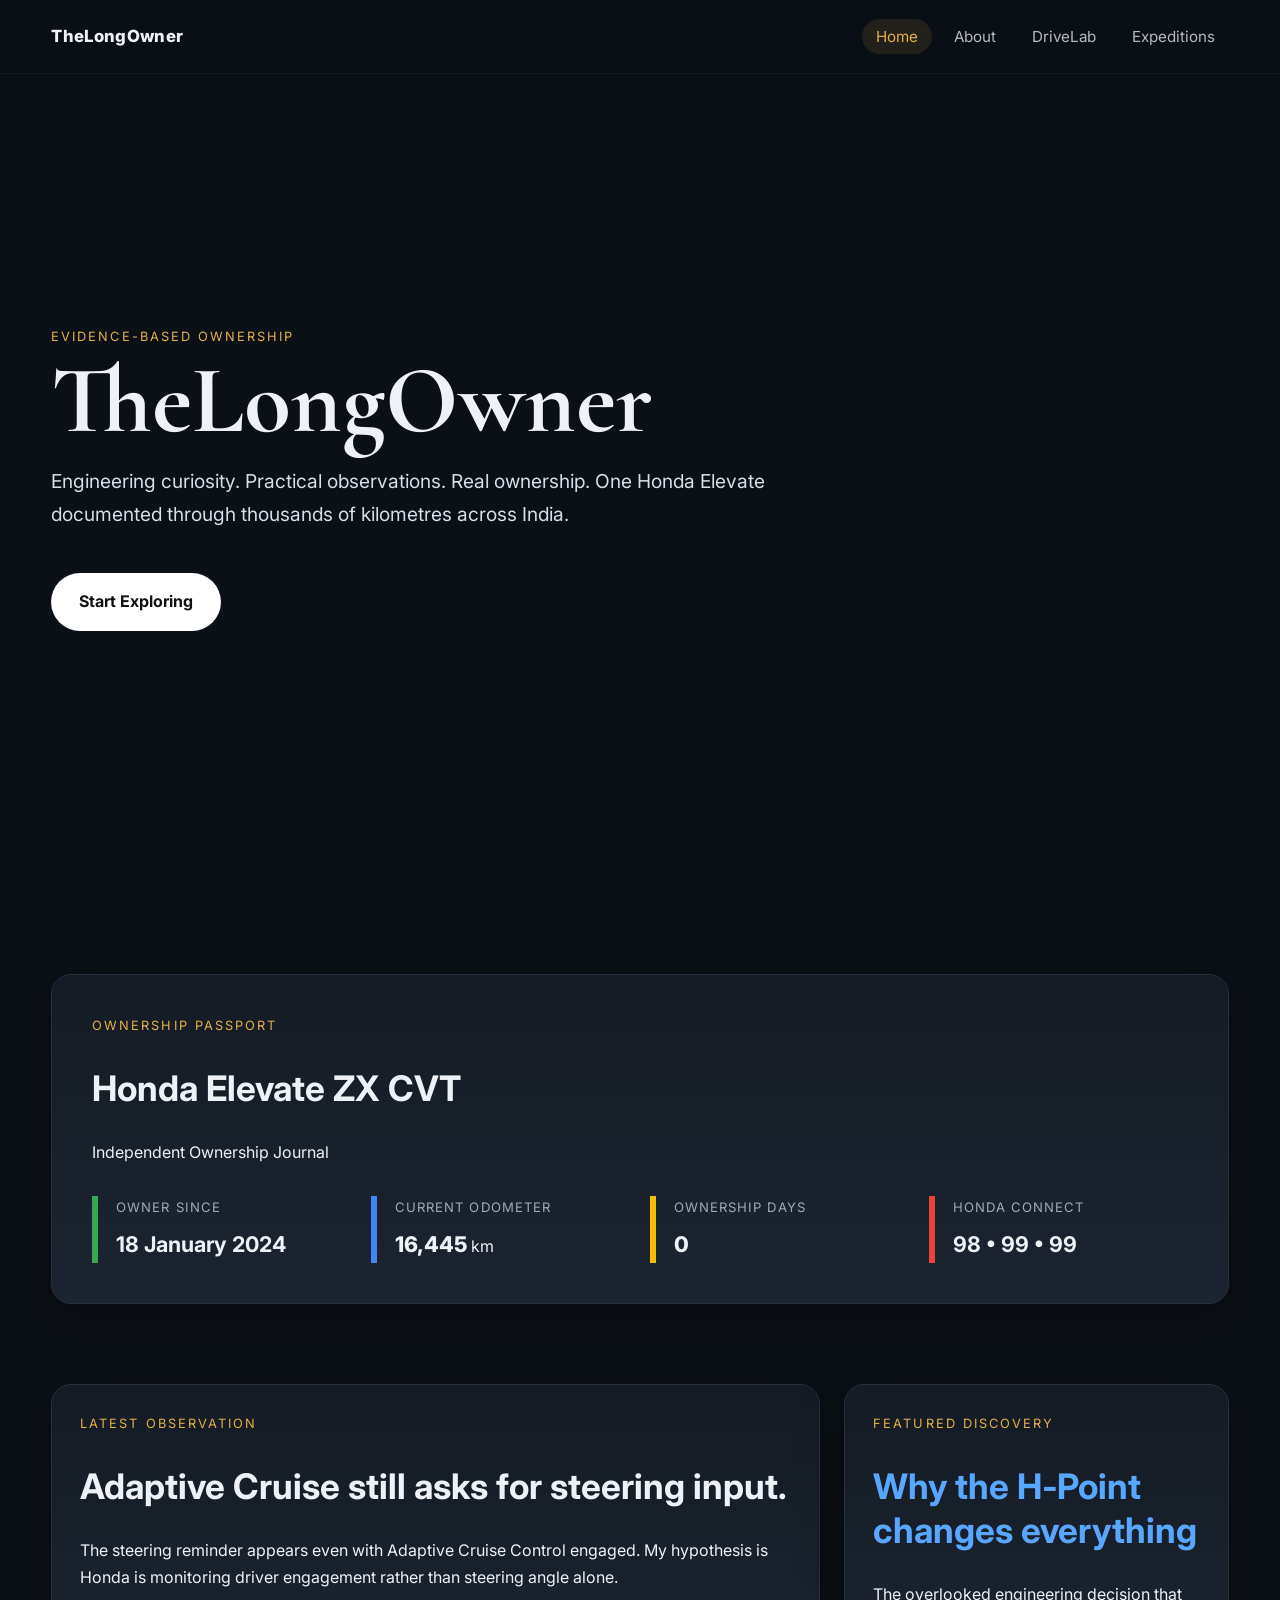
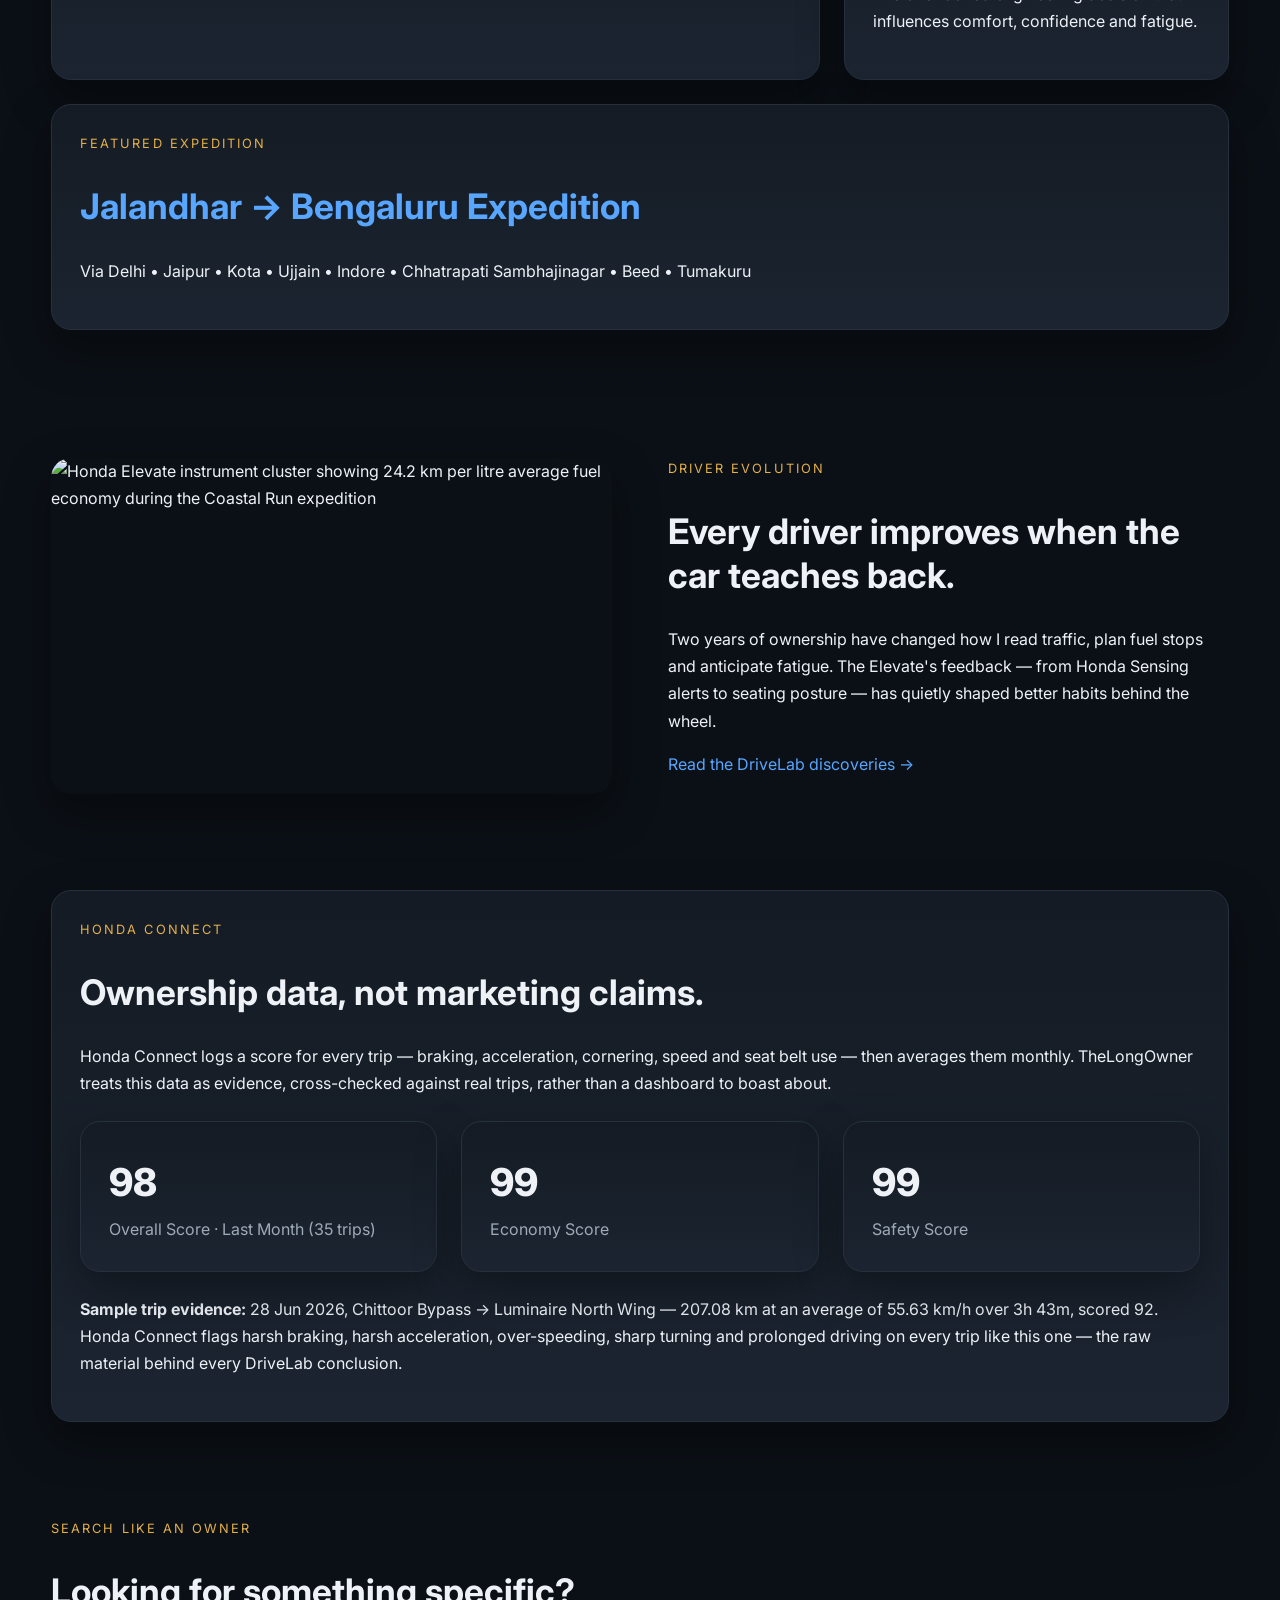
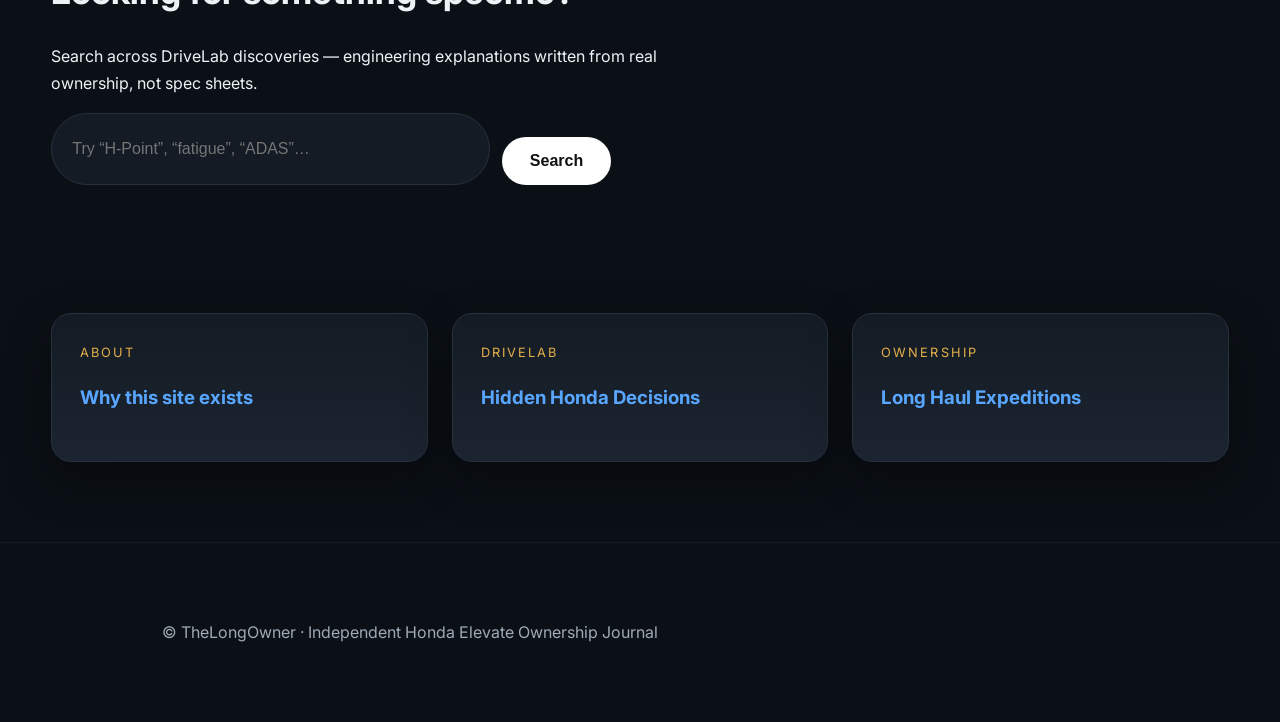
==== index.html @ 4b47589d "Add files via upload" ====
<!DOCTYPE html>
<html lang="en">
<head>
<meta charset="utf-8">
<meta name="viewport" content="width=device-width,initial-scale=1">
<title>TheLongOwner — Independent Honda Elevate Ownership Journal</title>
<meta name="description" content="TheLongOwner is an independent ownership journal documenting one Honda Elevate over years of real driving — engineering curiosity, practical observations, real ownership.">
<meta property="og:title" content="TheLongOwner — Independent Honda Elevate Ownership Journal">
<meta property="og:description" content="Engineering curiosity. Real ownership. Practical observations. One Honda Elevate documented through thousands of kilometres.">
<meta property="og:type" content="website">
<meta property="og:image" content="assets/images/about/delivery-side-profile.jpg">
<meta name="twitter:card" content="summary_large_image">
<link rel="icon" href="data:,">
<link rel="preconnect" href="https://fonts.googleapis.com">
<link href="https://fonts.googleapis.com/css2?family=Inter:wght@300;400;600;700;800&family=Cormorant+Garamond:wght@600&display=swap" rel="stylesheet">
<link rel="stylesheet" href="style.css">
</head>
<body>

<a class="skip-link" href="#main">Skip to content</a>

<nav class="site-nav">
<div class="container nav-inner">
<a class="nav-logo" href="index.html">TheLongOwner</a>
<button class="nav-toggle" aria-expanded="false" aria-controls="primary-nav">Menu</button>
<ul class="nav-links" id="primary-nav">
<li><a href="index.html" aria-current="page">Home</a></li>
<li><a href="about.html">About</a></li>
<li><a href="discoveries.html">DriveLab</a></li>
<li><a href="long-haul.html">Expeditions</a></li>
</ul>
</div>
</nav>

<header class="hero hero--tall" style="background:
linear-gradient(rgba(11,16,22,.35),rgba(11,16,22,.94)),
url('assets/images/about/delivery-side-profile.jpg') center/cover;">
<div class="container">
<div class="eyebrow">Evidence-Based Ownership</div>
<h1>TheLongOwner</h1>
<p>Engineering curiosity. Practical observations. Real ownership. One Honda Elevate documented through thousands of kilometres across India.</p>
<a class="button" href="discoveries.html">Start Exploring</a>
</div>
</header>

<main id="main">

<section class="container">
<div class="card ownership-passport">
<div class="passport-header"><div><div class="eyebrow">Ownership Passport</div><h2>Honda Elevate ZX CVT</h2><p>Independent Ownership Journal</p></div></div>
<div class="passport-grid">
<div class="passport-item passport-green"><span class="passport-label">Owner Since</span><strong>18 January 2024</strong></div>
<div class="passport-item passport-blue"><span class="passport-label">Current Odometer</span><strong class="value">16,445</strong> km</div>
<div class="passport-item passport-yellow"><span class="passport-label">Ownership Days</span><strong class="value" data-ownership-day>0</strong></div>
<div class="passport-item passport-red"><span class="passport-label">Honda Connect</span><strong>98 • 99 • 99</strong></div>
</div></div></section>

<section class="section container">
<div class="grid-2">
<div class="card">
<div class="eyebrow">Latest Observation</div>
<h2>Adaptive Cruise still asks for steering input.</h2>
<p>The steering reminder appears even with Adaptive Cruise Control engaged. My hypothesis is Honda is monitoring driver engagement rather than steering angle alone.</p>
</div>

<div class="card">
<div class="eyebrow">Featured Discovery</div>
<h2><a class="text-link" href="h-point.html">Why the H‑Point changes everything</a></h2>
<p>The overlooked engineering decision that influences comfort, confidence and fatigue.</p>
</div>
</div>

<div class="card" style="margin-top:24px">
<div class="eyebrow">Featured Expedition</div>
<h2><a class="text-link" href="long-haul.html">Jalandhar → Bengaluru Expedition</a></h2>
<p>Via Delhi • Jaipur • Kota • Ujjain • Indore • Chhatrapati Sambhajinagar • Beed • Tumakuru</p>
</div>
</section>

<section class="section container section--tight">
<div class="editorial">
<img src="assets/images/expedition-ecr/dashboard-day.jpg" alt="Honda Elevate instrument cluster showing 24.2 km per litre average fuel economy during the Coastal Run expedition" loading="lazy">
<div>
<div class="eyebrow">Driver Evolution</div>
<h2>Every driver improves when the car teaches back.</h2>
<p>Two years of ownership have changed how I read traffic, plan fuel stops and anticipate fatigue. The Elevate's feedback — from Honda Sensing alerts to seating posture — has quietly shaped better habits behind the wheel.</p>
<p><a class="text-link" href="discoveries.html">Read the DriveLab discoveries →</a></p>
</div>
</div>
</section>

<section class="section container section--tight">
<div class="card">
<div class="eyebrow">Honda Connect</div>
<h2>Ownership data, not marketing claims.</h2>
<p>Honda Connect logs a score for every trip — braking, acceleration, cornering, speed and seat belt use — then averages them monthly. TheLongOwner treats this data as evidence, cross-checked against real trips, rather than a dashboard to boast about.</p>
<div class="grid-3" style="margin-top:24px">
<div class="card"><div class="value">98</div><div class="label">Overall Score · Last Month (35 trips)</div></div>
<div class="card"><div class="value">99</div><div class="label">Economy Score</div></div>
<div class="card"><div class="value">99</div><div class="label">Safety Score</div></div>
</div>
<p style="margin-top:24px;">
<strong>Sample trip evidence:</strong> 28 Jun 2026, Chittoor Bypass → Luminaire North Wing — 207.08 km at an average of 55.63 km/h over 3h 43m, scored 92. Honda Connect flags harsh braking, harsh acceleration, over-speeding, sharp turning and prolonged driving on every trip like this one — the raw material behind every DriveLab conclusion.
</p>
</div>
</section>

<section class="section container section--tight">
<div class="eyebrow">Search Like an Owner</div>
<h2>Looking for something specific?</h2>
<p>Search across DriveLab discoveries — engineering explanations written from real ownership, not spec sheets.</p>
<form class="search-form" action="discoveries.html" method="get">
<label for="site-search" class="sr-only" style="position:absolute;left:-9999px;">Search discoveries</label>
<input type="search" id="site-search" name="q" placeholder="Try “H-Point”, “fatigue”, “ADAS”…">
<button class="button" type="submit">Search</button>
</form>
</section>

<section class="section container">
<div class="grid-3">
<div class="card"><div class="eyebrow">About</div><h3><a class="text-link" href="about.html">Why this site exists</a></h3></div>
<div class="card"><div class="eyebrow">DriveLab</div><h3><a class="text-link" href="discoveries.html">Hidden Honda Decisions</a></h3></div>
<div class="card"><div class="eyebrow">Ownership</div><h3><a class="text-link" href="long-haul.html">Long Haul Expeditions</a></h3></div>
</div>
</section>

</main>

<footer>
<div class="container">
<p>© TheLongOwner · Independent Honda Elevate Ownership Journal</p>
</div>
</footer>
<script src="app.js"></script>
</body>
</html>
</content>
---- style.css ----
:root{
 --bg:#0b1016;
 --panel:#141b24;
 --panel2:#1b2430;
 --text:#eef2f7;
 --muted:#9eaab6;
 --border:#26313d;
 --accent:#58a6ff;
 --gold:#e4b04a;
 --radius:20px;
 --shadow:0 18px 45px rgba(0,0,0,.35);
 --measure:68ch;
}

*{box-sizing:border-box}
html{scroll-behavior:smooth}
body{
 margin:0;
 font-family:Inter,sans-serif;
 background:var(--bg);
 color:var(--text);
 line-height:1.7;
 -webkit-font-smoothing:antialiased;
}

.container{width:min(1380px,92%);margin:auto}

/* Skip link for accessibility */
.skip-link{
 position:absolute;
 left:-999px;
 top:auto;
 background:white;
 color:#111;
 padding:12px 20px;
 border-radius:0 0 10px 0;
 z-index:1100;
 font-weight:700;
 text-decoration:none;
}
.skip-link:focus{
 left:0;
 top:0;
}

a{color:inherit}
a:focus-visible,
button:focus-visible,
.button:focus-visible{
 outline:2px solid var(--accent);
 outline-offset:3px;
 border-radius:6px;
}

/* ---------- Navigation ---------- */
.site-nav{
 position:sticky;
 top:0;
 z-index:999;
 backdrop-filter:blur(16px);
 background:rgba(11,16,22,.65);
 border-bottom:1px solid rgba(255,255,255,.05);
}

.nav-inner{
 padding:22px 0;
 display:flex;
 justify-content:space-between;
 align-items:center;
}

.nav-logo{
 text-decoration:none;
 color:var(--text);
 font-weight:800;
 letter-spacing:.02em;
 font-size:1.05rem;
}

.nav-links{
 display:flex;
 align-items:center;
 gap:8px;
 list-style:none;
 margin:0;
 padding:0;
}

.nav-links a{
 color:var(--text);
 text-decoration:none;
 opacity:.75;
 transition:.25s;
 padding:8px 14px;
 border-radius:999px;
 font-size:.95rem;
}
.nav-links a:hover{opacity:1;background:rgba(255,255,255,.06)}
.nav-links a[aria-current="page"]{
 opacity:1;
 color:var(--gold);
 background:rgba(228,176,74,.1);
}

.nav-toggle{
 display:none;
 background:none;
 border:1px solid var(--border);
 color:var(--text);
 border-radius:10px;
 padding:8px 12px;
 font-size:1rem;
 cursor:pointer;
}

@media(max-width:820px){
 .nav-toggle{display:inline-flex;align-items:center;gap:8px}
 .nav-links{
  position:fixed;
  inset:70px 16px auto 16px;
  flex-direction:column;
  align-items:stretch;
  background:var(--panel);
  border:1px solid var(--border);
  border-radius:16px;
  padding:12px;
  box-shadow:var(--shadow);
  display:none;
  gap:4px;
 }
 .nav-links.open{display:flex}
 .nav-links a{padding:14px 16px}
}

/* ---------- Hero ---------- */
.hero{
 display:flex;
 align-items:flex-end;
 min-height:100vh;
 background-size:cover!important;
 background-position:center!important;
}

.hero.hero--tall{min-height:100vh}
.hero.hero--short{min-height:64vh}

.hero .container{padding:0 0 90px}

.hero h1{
 font-family:"Cormorant Garamond",serif;
 font-size:clamp(3.8rem,8vw,6rem);
 line-height:.95;
 margin:.4rem 0;
}

.hero p{
 max-width:var(--measure);
 color:#d6dee7;
 font-size:1.2rem;
}

.eyebrow{
 color:var(--gold);
 text-transform:uppercase;
 letter-spacing:.16em;
 font-size:.8rem;
}

.button{
 display:inline-block;
 margin-top:24px;
 padding:15px 28px;
 border-radius:999px;
 background:white;
 color:#111;
 font-weight:700;
 text-decoration:none;
 transition:.25s;
 border:none;
 cursor:pointer;
 font-size:1rem;
}
.button:hover{
 transform:translateY(-3px);
 box-shadow:var(--shadow);
}

/* ---------- Layout ---------- */
.section{padding:80px 0}
.section--tight{padding:48px 0}

h2{font-size:clamp(1.6rem,3vw,2.2rem);line-height:1.25}

p{max-width:var(--measure)}

.metrics,
.grid-2,
.grid-3{
 display:grid;
 gap:24px;
}

.metrics{grid-template-columns:repeat(auto-fit,minmax(220px,1fr))}
.grid-2{grid-template-columns:2fr 1fr}
.grid-3{grid-template-columns:repeat(auto-fit,minmax(260px,1fr))}

.card{
 background:linear-gradient(180deg,var(--panel),var(--panel2));
 border:1px solid var(--border);
 border-radius:var(--radius);
 padding:28px;
 box-shadow:var(--shadow);
 transition:.3s ease;
}

.card:hover{
 transform:translateY(-6px);
 border-color:rgba(88,166,255,.4);
}

.card p{max-width:none}

.value{
 font-size:2.4rem;
 font-weight:800;
}

.label{
 color:var(--muted);
}

blockquote{
 color:#f4f6f8;
 max-width:var(--measure);
}

/* ---------- Editorial (non-card) sections ---------- */
.editorial{
 display:grid;
 grid-template-columns:1fr 1fr;
 gap:56px;
 align-items:center;
}

.editorial img{
 width:100%;
 height:100%;
 object-fit:cover;
 border-radius:var(--radius);
 box-shadow:var(--shadow);
}

.editorial .eyebrow{margin-bottom:14px}

.divider{
 border:none;
 border-top:1px solid var(--border);
 margin:0;
}

/* ---------- Links inside prose ---------- */
.text-link{
 color:var(--accent);
 text-decoration:none;
 background-image:linear-gradient(var(--accent),var(--accent));
 background-repeat:no-repeat;
 background-position:0 100%;
 background-size:0% 1px;
 transition:background-size .25s ease;
 padding-bottom:2px;
}
.text-link:hover{background-size:100% 1px}

/* ---------- Search ---------- */
.search-form{
 display:flex;
 gap:12px;
 max-width:560px;
 flex-wrap:wrap;
}
.search-form input[type="search"]{
 flex:1;
 min-width:220px;
 padding:15px 20px;
 border-radius:999px;
 border:1px solid var(--border);
 background:var(--panel);
 color:var(--text);
 font-size:1rem;
}
.search-form input[type="search"]:focus-visible{
 outline:2px solid var(--accent);
 outline-offset:2px;
}
.search-hidden{display:none!important}

/* ---------- Footer ---------- */
footer{
 padding:60px 20px;
 text-align:center;
 color:var(--muted);
 border-top:1px solid rgba(255,255,255,.05);
}

footer a{color:var(--muted)}
footer a:hover{color:var(--text)}

@media(max-width:900px){
 .grid-2,.grid-3{grid-template-columns:1fr}
 .editorial{grid-template-columns:1fr;gap:28px}
 .hero.hero--tall{min-height:75vh}
 .hero.hero--short{min-height:56vh}
 .hero .container{padding-bottom:50px}
}


/* ===========================
   Ownership Passport
   =========================== */

.ownership-passport{
    padding:40px;
}

.passport-header{
    margin-bottom:30px;
}

.passport-grid{
    display:grid;
    grid-template-columns:repeat(4,1fr);
    gap:20px;
}

.passport-item{
    border-left:6px solid;
    padding-left:18px;
}

.passport-label{
    display:block;
    color:var(--muted);
    font-size:.82rem;
    margin-bottom:8px;
    text-transform:uppercase;
    letter-spacing:.08em;
}

.passport-item strong{
    font-size:1.35rem;
}

.passport-green{border-color:#34A853;}
.passport-blue{border-color:#4285F4;}
.passport-yellow{border-color:#FBBC05;}
.passport-red{border-color:#EA4335;}

@media(max-width:900px){
    .passport-grid{
        grid-template-columns:1fr;
    }
}
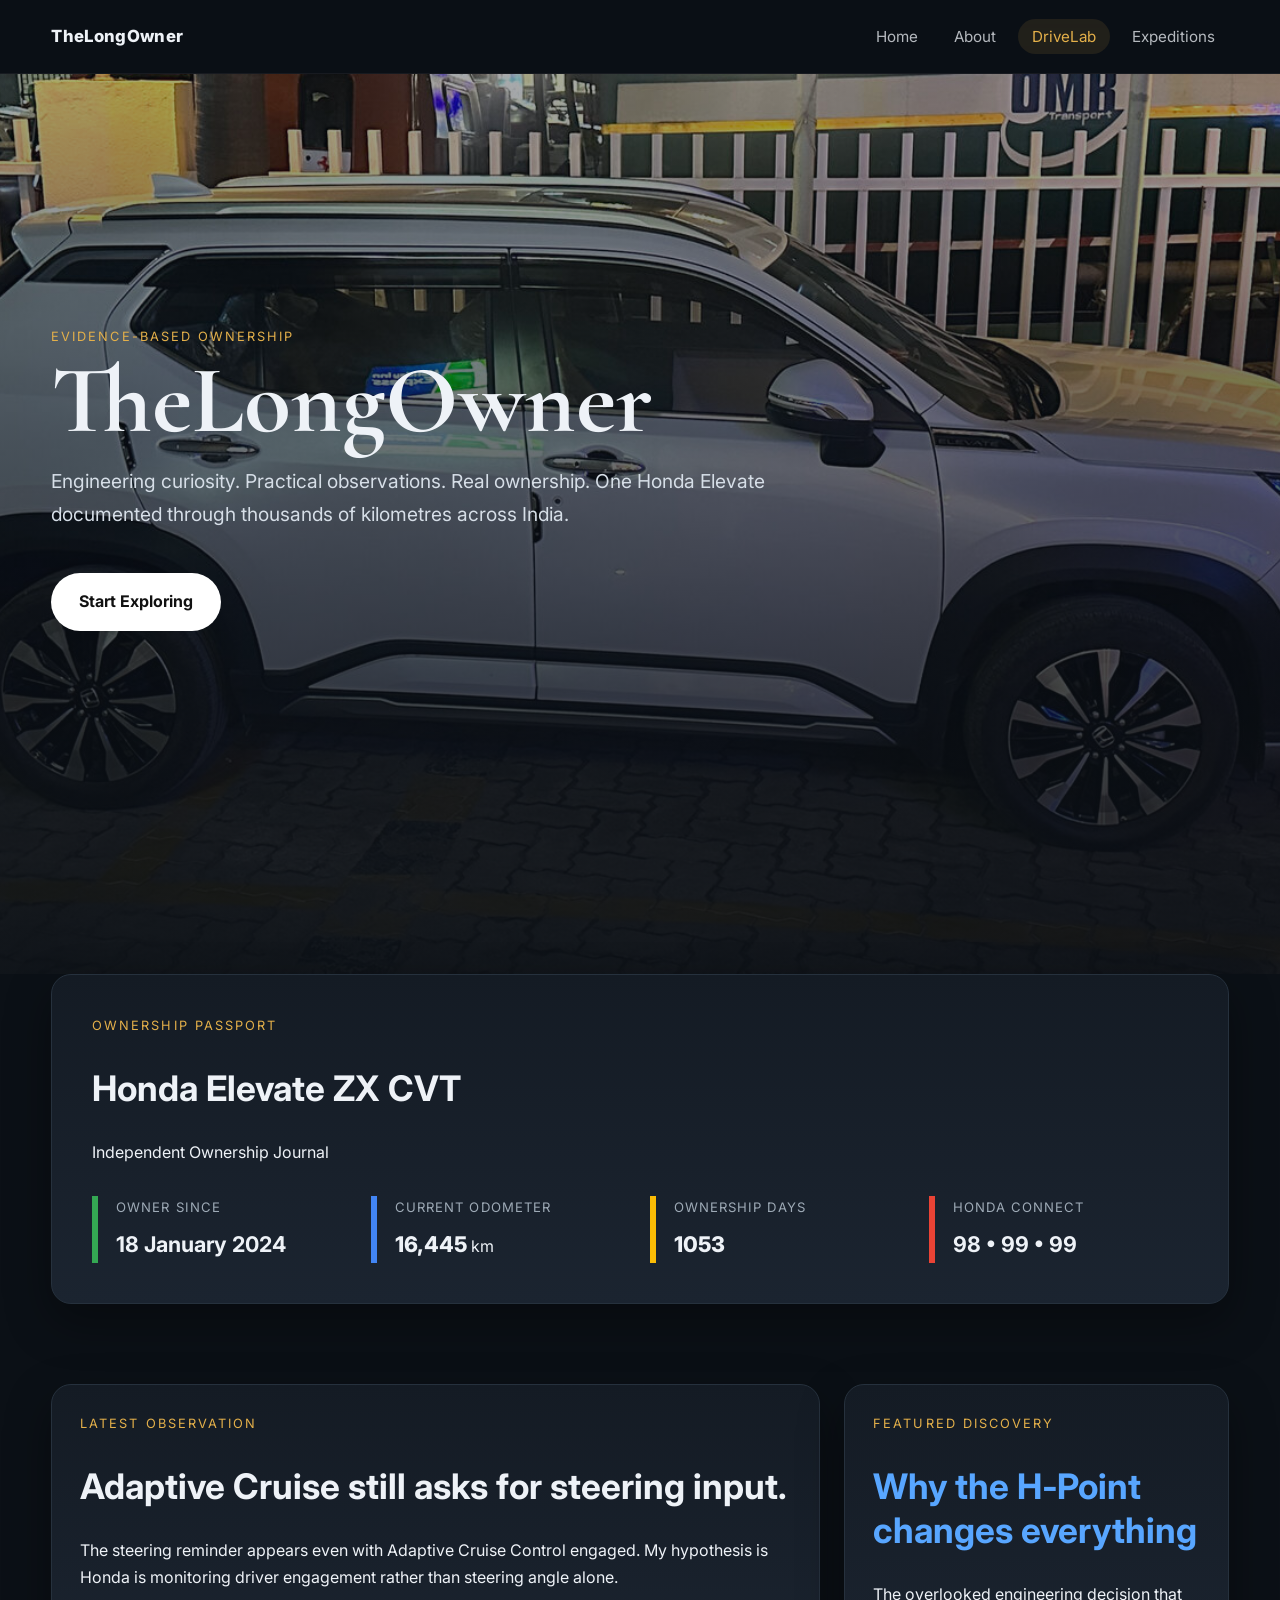
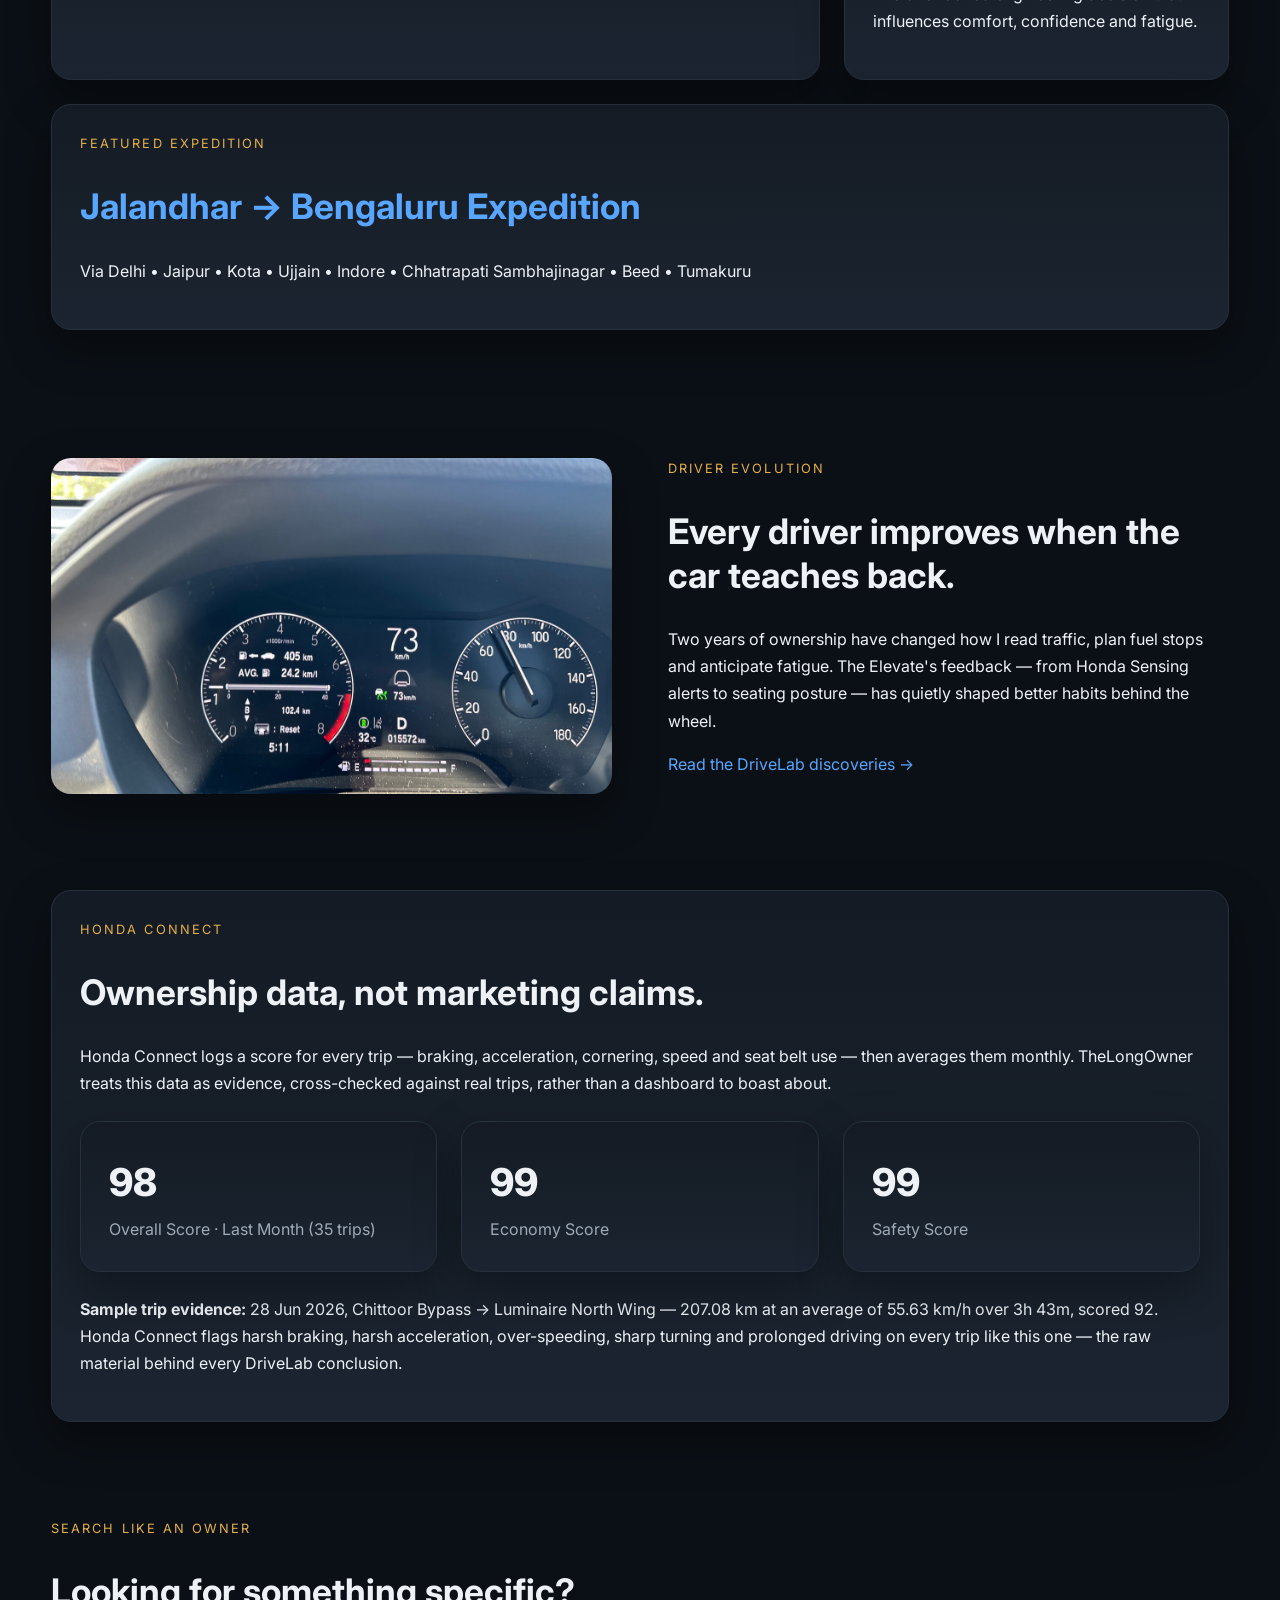
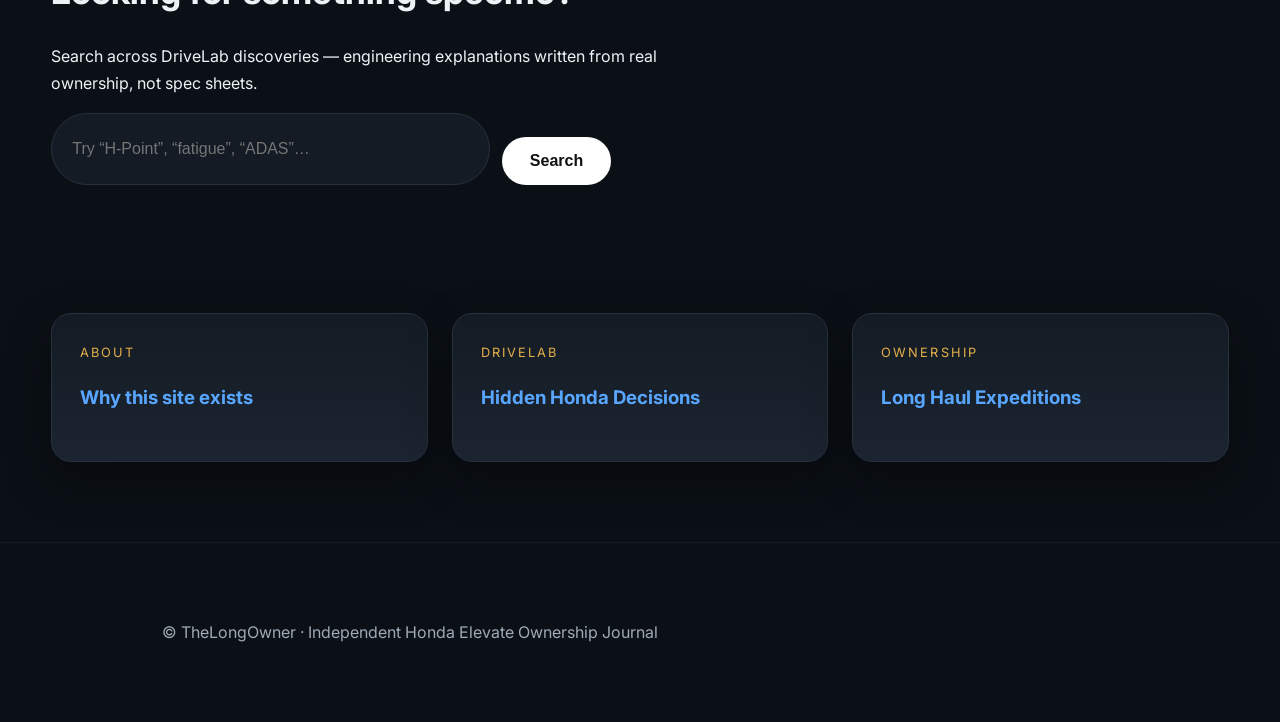
==== commit a949cdbf: "Update index.html" ====
--- a/index.html
+++ b/index.html
@@ -19,18 +19,7 @@
 
 <a class="skip-link" href="#main">Skip to content</a>
 
-<nav class="site-nav">
-<div class="container nav-inner">
-<a class="nav-logo" href="index.html">TheLongOwner</a>
-<button class="nav-toggle" aria-expanded="false" aria-controls="primary-nav">Menu</button>
-<ul class="nav-links" id="primary-nav">
-<li><a href="index.html" aria-current="page">Home</a></li>
-<li><a href="about.html">About</a></li>
-<li><a href="discoveries.html">DriveLab</a></li>
-<li><a href="long-haul.html">Expeditions</a></li>
-</ul>
-</div>
-</nav>
+<div id="site-header"></div>
 
 <header class="hero hero--tall" style="background:
 linear-gradient(rgba(11,16,22,.35),rgba(11,16,22,.94)),
@@ -126,12 +115,11 @@
 
 </main>
 
-<footer>
-<div class="container">
-<p>© TheLongOwner · Independent Honda Elevate Ownership Journal</p>
-</div>
-</footer>
+<div id="site-footer"></div>
+  
 <script src="app.js"></script>
+<script src="includes.js"></script>
+  
 </body>
 </html>
 </content>
--- a/style.css
+++ b/style.css
@@ -361,3 +361,378 @@
         grid-template-columns:1fr;
     }
 }
+
+
+/* ===========================
+   Instagram-style Carousel
+   =========================== */
+
+.ig-carousel{
+    position:relative;
+    max-width:420px;
+    margin:0 auto;
+}
+
+.ig-track{
+    display:flex;
+    overflow-x:auto;
+    scroll-snap-type:x mandatory;
+    border-radius:16px;
+    scrollbar-width:none;
+    -webkit-overflow-scrolling:touch;
+}
+.ig-track::-webkit-scrollbar{display:none;}
+
+.ig-slide{
+    flex:0 0 100%;
+    scroll-snap-align:center;
+    aspect-ratio:1/1;
+}
+.ig-slide img{
+    width:100%;
+    height:100%;
+    object-fit:cover;
+    display:block;
+}
+
+.ig-dots{
+    display:flex;
+    justify-content:center;
+    gap:8px;
+    margin-top:14px;
+}
+.ig-dot{
+    width:7px;
+    height:7px;
+    border-radius:50%;
+    background:var(--border);
+    cursor:pointer;
+    border:none;
+    padding:0;
+    transition:.2s;
+}
+.ig-dot.active{
+    background:var(--gold);
+    width:9px;
+    height:9px;
+}
+
+.ig-arrow{
+    position:absolute;
+    top:50%;
+    transform:translateY(-50%);
+    background:rgba(11,16,22,.55);
+    border:none;
+    color:#fff;
+    width:34px;
+    height:34px;
+    border-radius:50%;
+    cursor:pointer;
+    font-size:1.1rem;
+    display:flex;
+    align-items:center;
+    justify-content:center;
+    opacity:.85;
+    transition:.2s;
+}
+.ig-arrow:hover{opacity:1;}
+.ig-prev{left:10px;}
+.ig-next{right:10px;}
+
+.ig-caption{
+    text-align:center;
+    color:var(--muted);
+    margin:14px auto 0;
+    font-size:.95rem;
+    max-width:420px;
+}
+
+@media(max-width:480px){
+    .ig-arrow{display:none;}
+}
+
+
+/* ===========================================
+   Editorial Article Template (bonnet-flanks.html)
+   Distinct from the card-based template used
+   elsewhere on the site — a flagship treatment.
+   =========================================== */
+
+.ed-body{ overflow-x:hidden; }
+
+.ed-progress{
+    position:fixed;
+    top:0; left:0;
+    height:3px;
+    width:0%;
+    background:var(--gold);
+    z-index:1200;
+    transition:width .1s linear;
+}
+
+.ed-main{ width:100%; }
+
+/* ---- Hero ---- */
+.ed-hero{
+    position:relative;
+    min-height:86vh;
+    display:flex;
+    align-items:flex-end;
+    padding:0 0 80px;
+}
+.ed-hero-media{
+    position:absolute;
+    inset:0;
+    background-size:cover;
+    background-position:center;
+    filter:brightness(.55);
+}
+.ed-hero-media-note{
+    position:absolute;
+    top:16px;
+    right:16px;
+    background:rgba(9,13,19,.75);
+    color:var(--muted);
+    font-size:.72rem;
+    padding:6px 12px;
+    border-radius:999px;
+    z-index:2;
+    letter-spacing:.02em;
+}
+.ed-hero-text{
+    position:relative;
+    z-index:2;
+    width:min(760px,88%);
+    margin:0 auto;
+    text-align:center;
+}
+.ed-eyebrow{
+    color:var(--gold);
+    text-transform:uppercase;
+    letter-spacing:.18em;
+    font-size:.78rem;
+    margin-bottom:18px;
+}
+.ed-title{
+    font-family:"Cormorant Garamond",serif;
+    font-weight:600;
+    font-size:clamp(3rem,7vw,5.2rem);
+    line-height:1.04;
+    margin-bottom:26px;
+}
+.ed-subtitle{
+    font-size:1.2rem;
+    color:#d7e0ea;
+    max-width:52ch;
+    margin:0 auto 30px;
+}
+.ed-meta{
+    font-size:.85rem;
+    color:var(--muted);
+    letter-spacing:.03em;
+}
+.ed-meta-dot{ margin:0 10px; }
+
+/* ---- Generic section rhythm ---- */
+.ed-section{
+    width:min(720px,88%);
+    margin:120px auto;
+}
+.ed-h2{
+    font-family:"Cormorant Garamond",serif;
+    font-weight:600;
+    font-size:clamp(1.8rem,3.4vw,2.6rem);
+    line-height:1.25;
+    margin-bottom:24px;
+}
+
+/* ---- Opening story / conclusion ---- */
+.ed-story p{
+    font-size:1.15rem;
+    color:#dbe3ec;
+    max-width:68ch;
+    margin-bottom:28px;
+}
+.ed-drop{
+    font-family:"Cormorant Garamond",serif;
+    font-size:1.6rem;
+    font-weight:500;
+    color:var(--text);
+    line-height:1.5;
+}
+
+/* ---- Engineering explanation + diagram ---- */
+.ed-explain{
+    width:min(1080px,92%);
+    display:grid;
+    grid-template-columns:1.3fr 1fr;
+    gap:60px;
+    align-items:start;
+}
+.ed-explain-text p{
+    font-size:1.08rem;
+    color:#dbe3ec;
+    margin-bottom:20px;
+}
+.ed-diagram-placeholder{
+    border:1px dashed var(--line);
+    border-radius:18px;
+    padding:40px 24px;
+    display:flex;
+    flex-direction:column;
+    align-items:center;
+    gap:16px;
+    text-align:center;
+    color:var(--muted);
+    font-size:.85rem;
+}
+
+/* ---- Full-bleed photograph ---- */
+.ed-photo-full{
+    width:100%;
+    margin:0 0 120px;
+}
+.ed-photo-placeholder{
+    width:100%;
+    height:min(70vh,640px);
+    background-size:cover;
+    background-position:center;
+    background-color:var(--surface);
+}
+.ed-photo-full figcaption{
+    text-align:center;
+    color:var(--muted);
+    font-size:.85rem;
+    margin-top:14px;
+}
+
+/* ---- Real-world validation grid ---- */
+.ed-validation{ width:min(1080px,92%); }
+.ed-validation-grid{
+    display:grid;
+    grid-template-columns:repeat(3,1fr);
+    gap:40px;
+    margin-top:36px;
+}
+.ed-val-num{
+    display:block;
+    font-family:"Cormorant Garamond",serif;
+    font-size:1.6rem;
+    color:var(--gold);
+    margin-bottom:10px;
+}
+.ed-validation-grid h3{
+    font-size:1.15rem;
+    margin-bottom:8px;
+}
+.ed-validation-grid p{
+    color:var(--muted);
+    font-size:.95rem;
+}
+
+/* ---- Technical notes / try it / limitations panels ---- */
+.ed-panel-wrap{ width:min(720px,88%); }
+.ed-panel{
+    background:var(--surface);
+    border:1px solid var(--line);
+    border-radius:18px;
+    padding:36px;
+}
+.ed-panel-accent{
+    border-color:rgba(216,170,73,.35);
+    background:linear-gradient(180deg,rgba(216,170,73,.06),var(--surface));
+}
+.ed-panel-list{
+    list-style:none;
+    padding:0;
+    margin:0;
+}
+.ed-panel-list li{
+    position:relative;
+    padding-left:22px;
+    margin-bottom:16px;
+    color:#dbe3ec;
+    font-size:.98rem;
+    line-height:1.6;
+}
+.ed-panel-list li::before{
+    content:'';
+    position:absolute;
+    left:0;
+    top:8px;
+    width:7px;
+    height:7px;
+    border-radius:50%;
+    background:var(--gold);
+}
+.ed-panel p{
+    color:#dbe3ec;
+    font-size:1.02rem;
+}
+
+/* ---- Large editorial quote ---- */
+.ed-quote-section{
+    width:min(880px,90%);
+    margin:140px auto;
+    text-align:center;
+}
+.ed-quote{
+    font-family:"Cormorant Garamond",serif;
+    font-weight:600;
+    font-size:clamp(1.8rem,4vw,2.8rem);
+    line-height:1.35;
+    color:var(--text);
+}
+
+/* ---- Related articles ---- */
+.ed-related{ width:min(1080px,92%); }
+.ed-related-grid{
+    display:grid;
+    grid-template-columns:repeat(2,1fr);
+    gap:24px;
+    margin-top:28px;
+}
+.ed-related-link{
+    display:block;
+    background:var(--surface);
+    border:1px solid var(--line);
+    border-radius:16px;
+    padding:28px;
+    text-decoration:none;
+    color:var(--text);
+    transition:.25s;
+}
+.ed-related-link:hover{
+    border-color:rgba(216,170,73,.4);
+    transform:translateY(-3px);
+}
+.ed-related-tag{
+    color:var(--gold);
+    text-transform:uppercase;
+    font-size:.72rem;
+    letter-spacing:.12em;
+}
+.ed-related-link h3{
+    font-family:"Cormorant Garamond",serif;
+    font-size:1.25rem;
+    margin-top:10px;
+}
+
+/* ---- Fade-in reveal state ---- */
+.ed-reveal{
+    opacity:0;
+    transform:translateY(20px);
+    transition:opacity .8s ease, transform .8s ease;
+}
+.ed-reveal.ed-visible{
+    opacity:1;
+    transform:translateY(0);
+}
+
+@media(max-width:860px){
+    .ed-explain{ grid-template-columns:1fr; }
+    .ed-validation-grid{ grid-template-columns:1fr; gap:28px; }
+    .ed-related-grid{ grid-template-columns:1fr; }
+    .ed-hero{ min-height:70vh; padding-bottom:56px; }
+    .ed-section{ margin:80px auto; }
+}
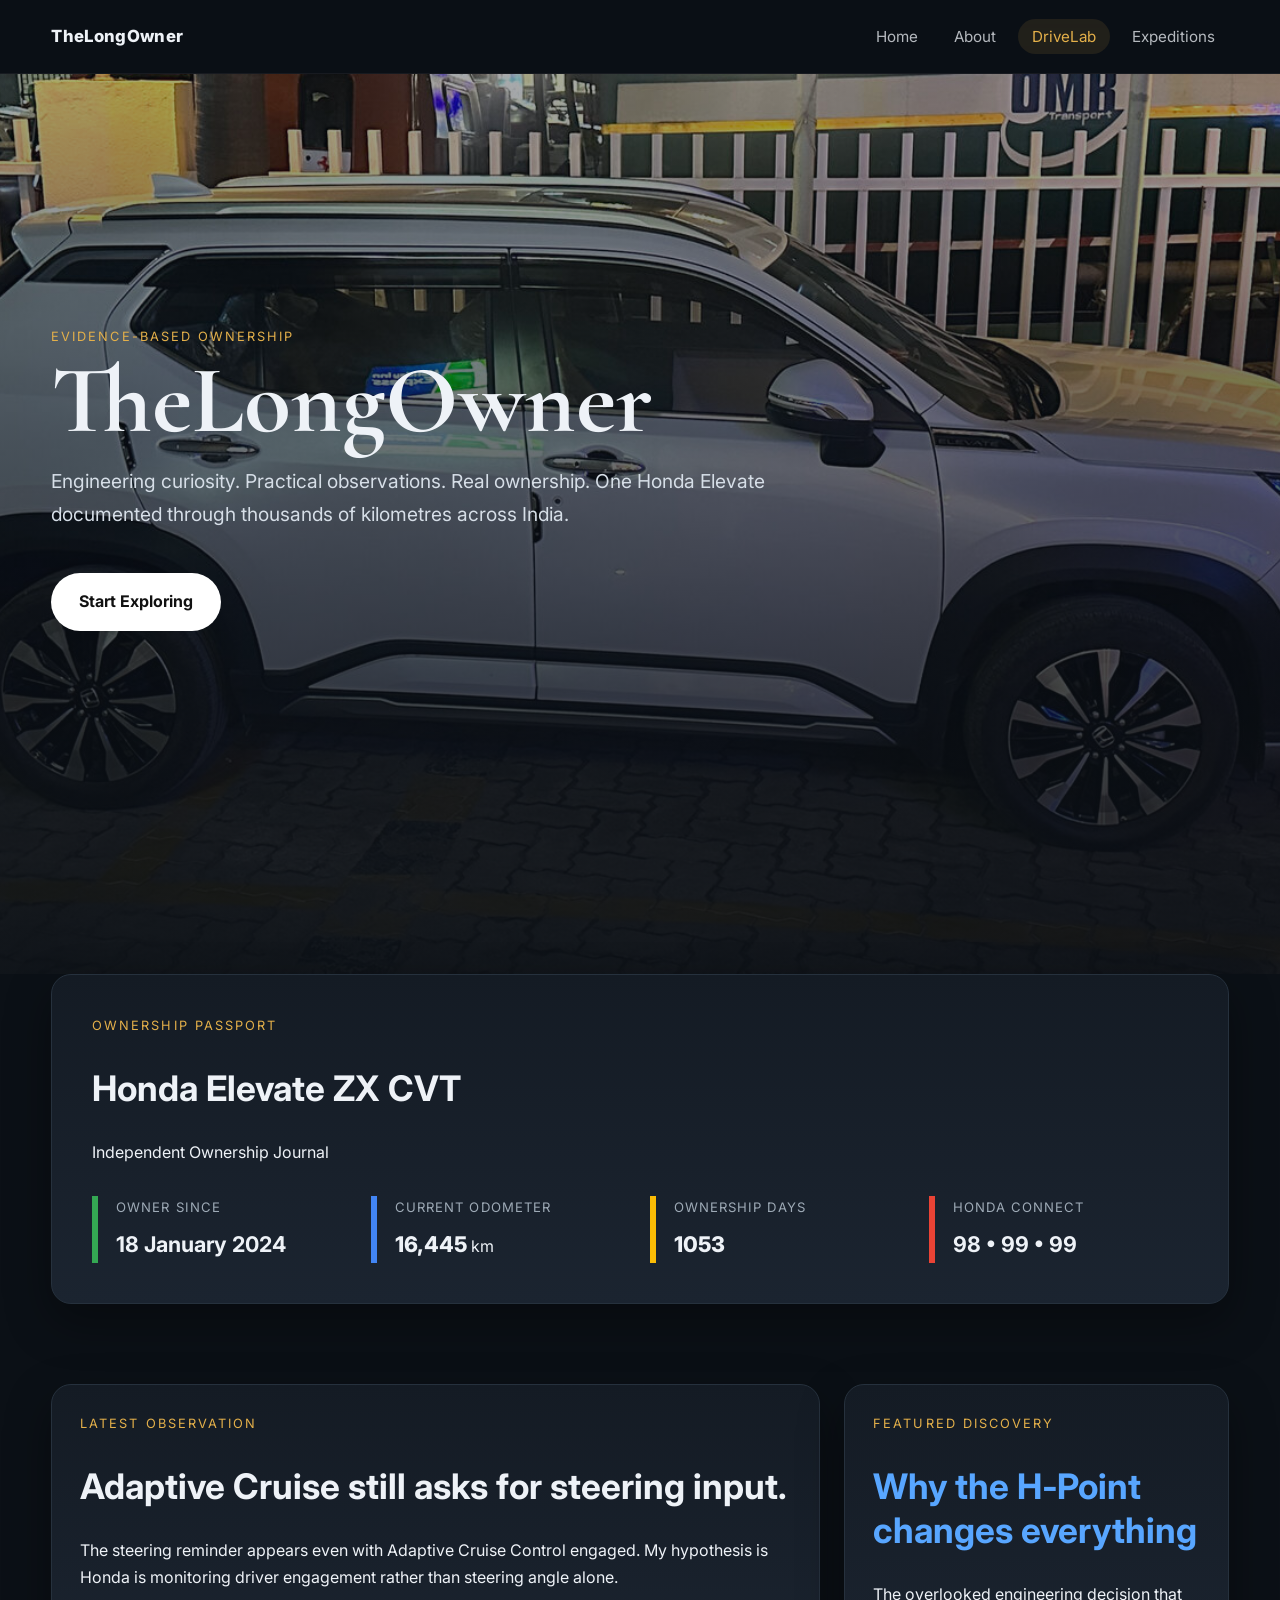
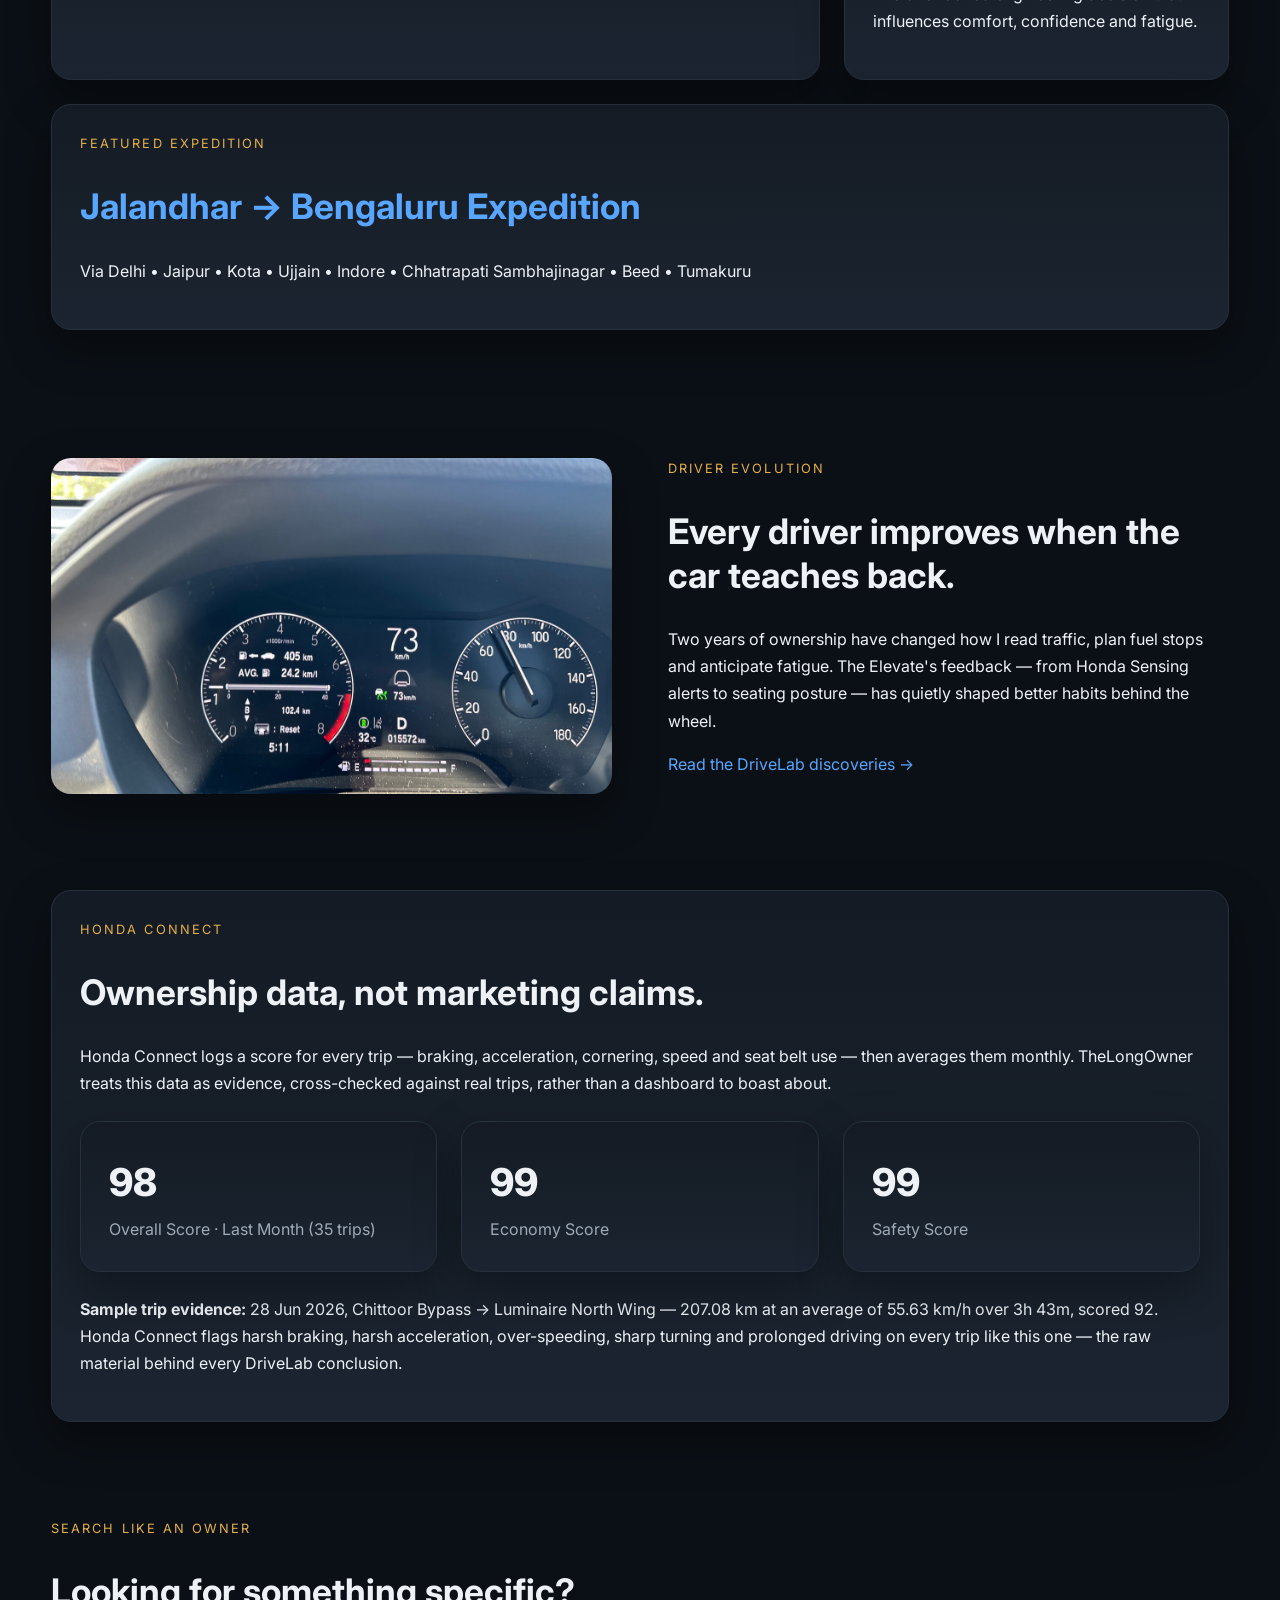
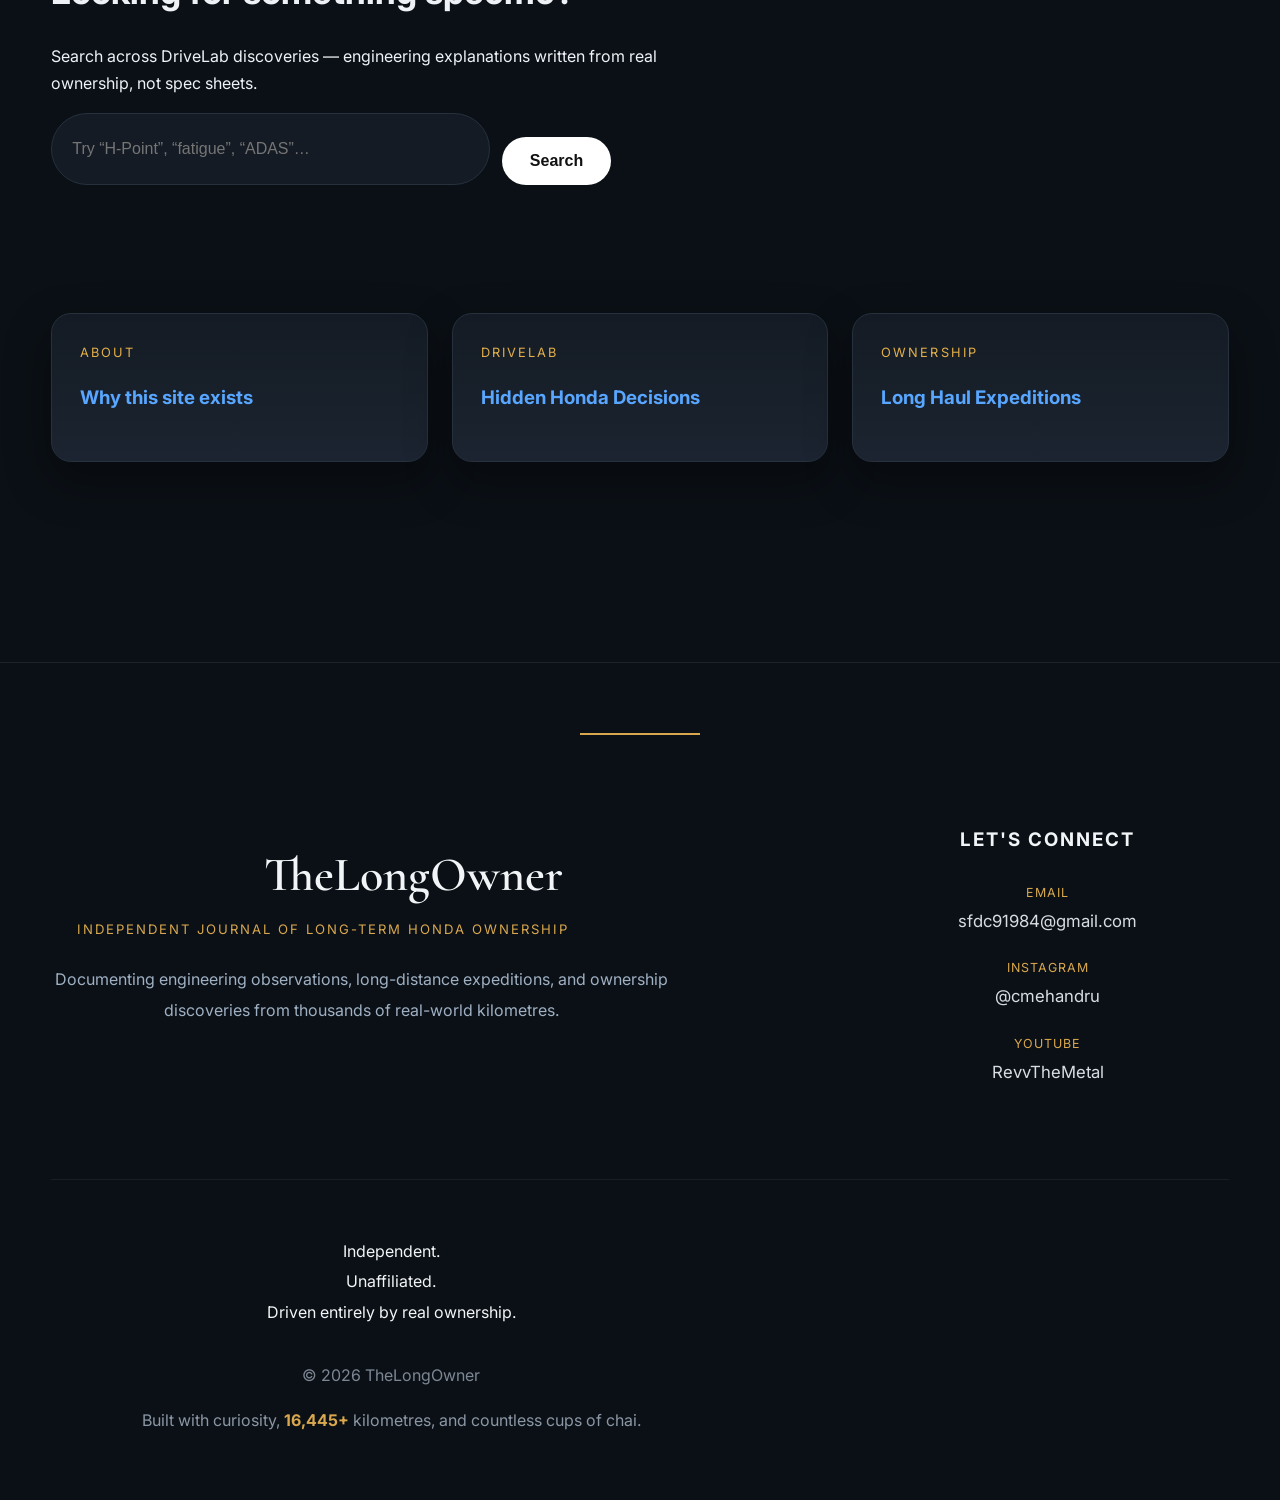
==== commit 27dfbe22: "Update index.html" ====
--- a/index.html
+++ b/index.html
@@ -14,6 +14,17 @@
 <link rel="preconnect" href="https://fonts.googleapis.com">
 <link href="https://fonts.googleapis.com/css2?family=Inter:wght@300;400;600;700;800&family=Cormorant+Garamond:wght@600&display=swap" rel="stylesheet">
 <link rel="stylesheet" href="style.css">
+
+  <!-- Google tag (gtag.js) -->
+<script async src="https://www.googletagmanager.com/gtag/js?id=G-5CTWPSYTD6"></script>
+<script>
+  window.dataLayer = window.dataLayer || [];
+  function gtag(){dataLayer.push(arguments);}
+  gtag('js', new Date());
+
+  gtag('config', 'G-5CTWPSYTD6');
+</script>
+  
 </head>
 <body>
 
--- a/style.css
+++ b/style.css
@@ -736,3 +736,198 @@
     .ed-hero{ min-height:70vh; padding-bottom:56px; }
     .ed-section{ margin:80px auto; }
 }
+
+/* ===========================
+   Premium Footer
+=========================== */
+
+.site-footer{
+
+    margin-top:120px;
+    padding:70px 0 50px;
+
+    border-top:1px solid rgba(255,255,255,.08);
+
+    background:#0b1016;
+
+}
+
+.footer-divider{
+
+    width:120px;
+
+    height:2px;
+
+    background:#D9A84E;
+
+    margin:0 auto 70px;
+
+}
+
+.footer-grid{
+
+    display:grid;
+
+    grid-template-columns:2fr 1fr;
+
+    gap:90px;
+
+    align-items:start;
+
+}
+
+.footer-brand h2{
+
+    font-family:"Cormorant Garamond",serif;
+
+    font-size:3rem;
+
+    font-weight:600;
+
+    margin-bottom:12px;
+
+    color:#f2f5f7;
+
+}
+
+.footer-tagline{
+
+    color:#D9A84E;
+
+    text-transform:uppercase;
+
+    letter-spacing:2px;
+
+    font-size:.82rem;
+
+    margin-bottom:24px;
+
+}
+
+.footer-description{
+
+    max-width:620px;
+
+    line-height:1.9;
+
+    color:#9fb0c3;
+
+}
+
+.footer-connect h3{
+
+    margin-bottom:26px;
+
+    letter-spacing:2px;
+
+    text-transform:uppercase;
+
+    color:#f2f5f7;
+
+}
+
+.footer-connect a{
+
+    display:block;
+
+    text-decoration:none;
+
+    margin-bottom:22px;
+
+}
+
+.footer-label{
+
+    display:block;
+
+    font-size:.78rem;
+
+    letter-spacing:1px;
+
+    text-transform:uppercase;
+
+    color:#D9A84E;
+
+}
+
+.footer-value{
+
+    display:block;
+
+    margin-top:4px;
+
+    color:#d8dde4;
+
+    font-size:1.05rem;
+
+    transition:.25s;
+
+}
+
+.footer-connect a:hover .footer-value{
+
+    color:white;
+
+}
+
+.footer-bottom{
+
+    margin-top:70px;
+
+    padding-top:40px;
+
+    border-top:1px solid rgba(255,255,255,.06);
+
+    text-align:center;
+
+}
+
+.footer-statement{
+
+    font-size:1rem;
+
+    line-height:1.9;
+
+    color:#f2f5f7;
+
+    margin-bottom:35px;
+
+}
+
+.footer-copyright{
+
+    color:#7d8794;
+
+    margin-bottom:18px;
+
+}
+
+.footer-built{
+
+    color:#8b96a4;
+
+}
+
+.footer-built strong{
+
+    color:#D9A84E;
+
+}
+
+@media(max-width:900px){
+
+.footer-grid{
+
+grid-template-columns:1fr;
+
+gap:60px;
+
+}
+
+.footer-bottom{
+
+text-align:left;
+
+}
+
+}
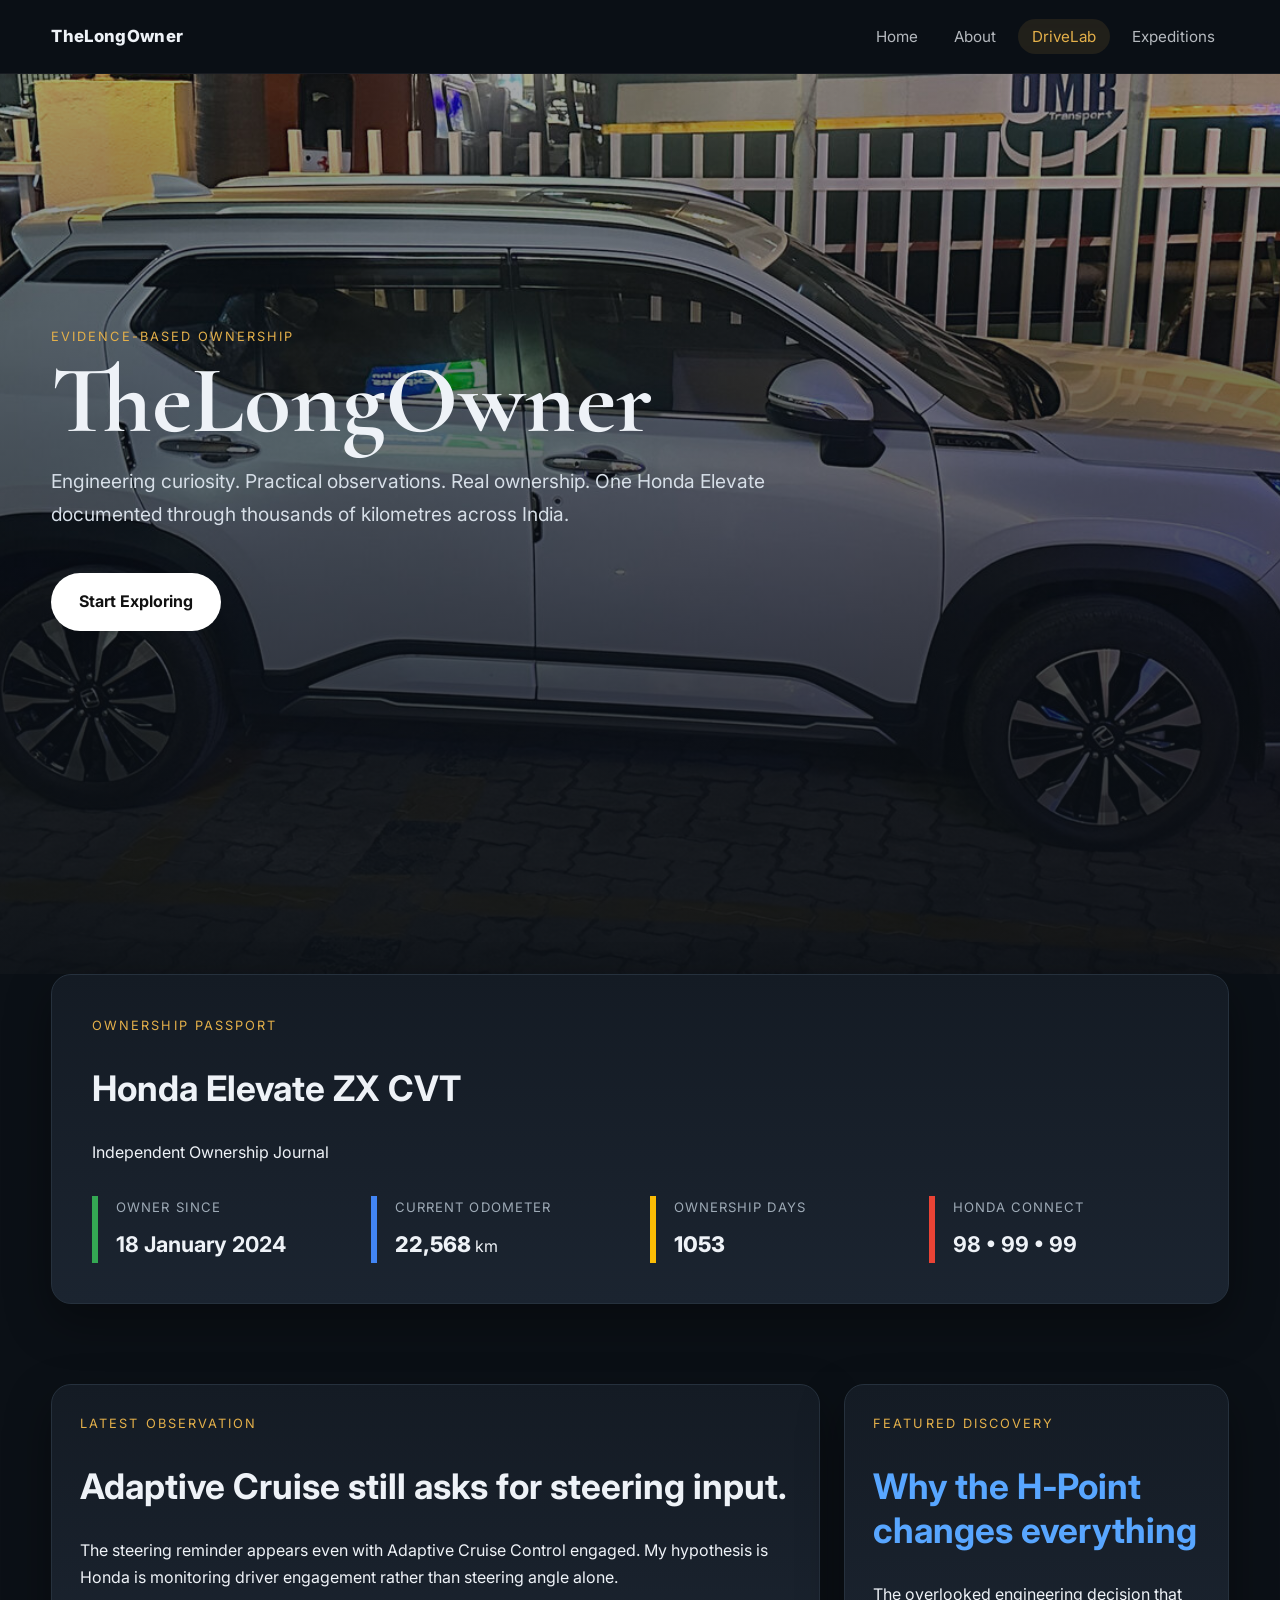
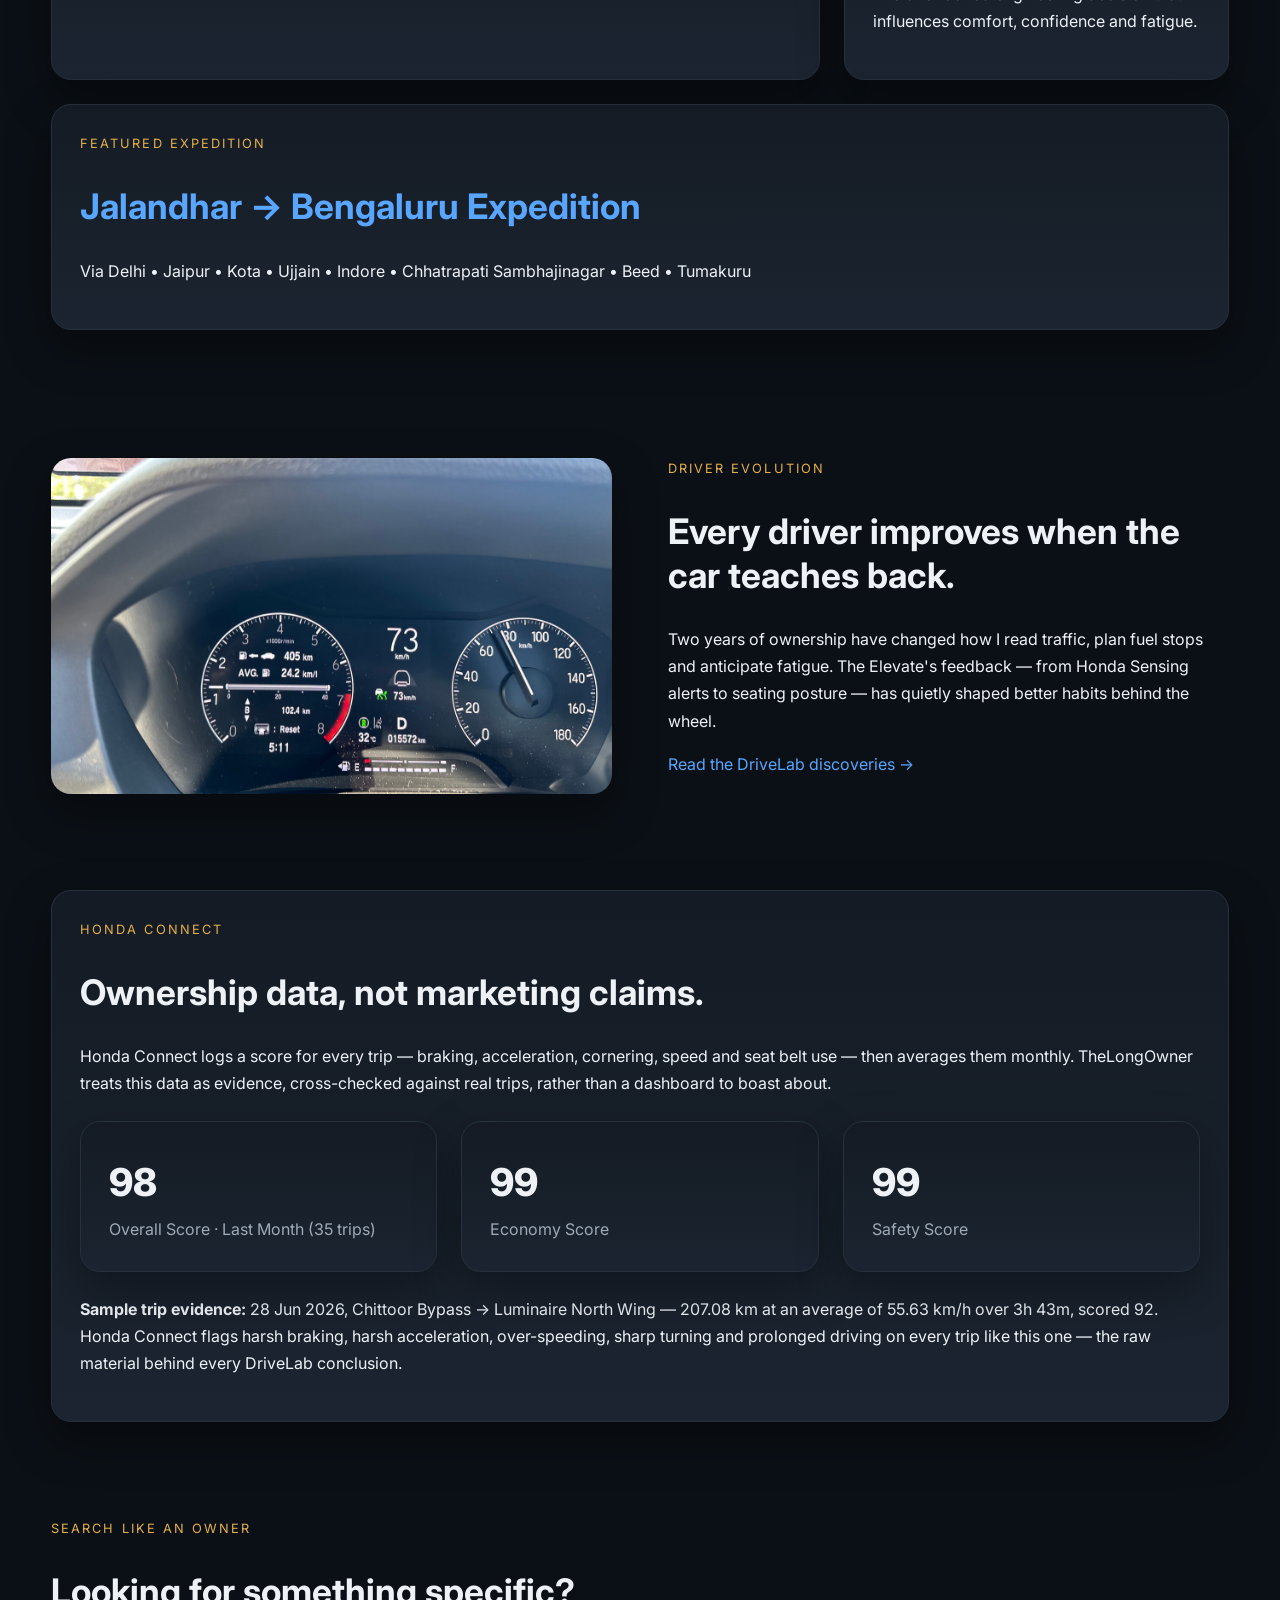
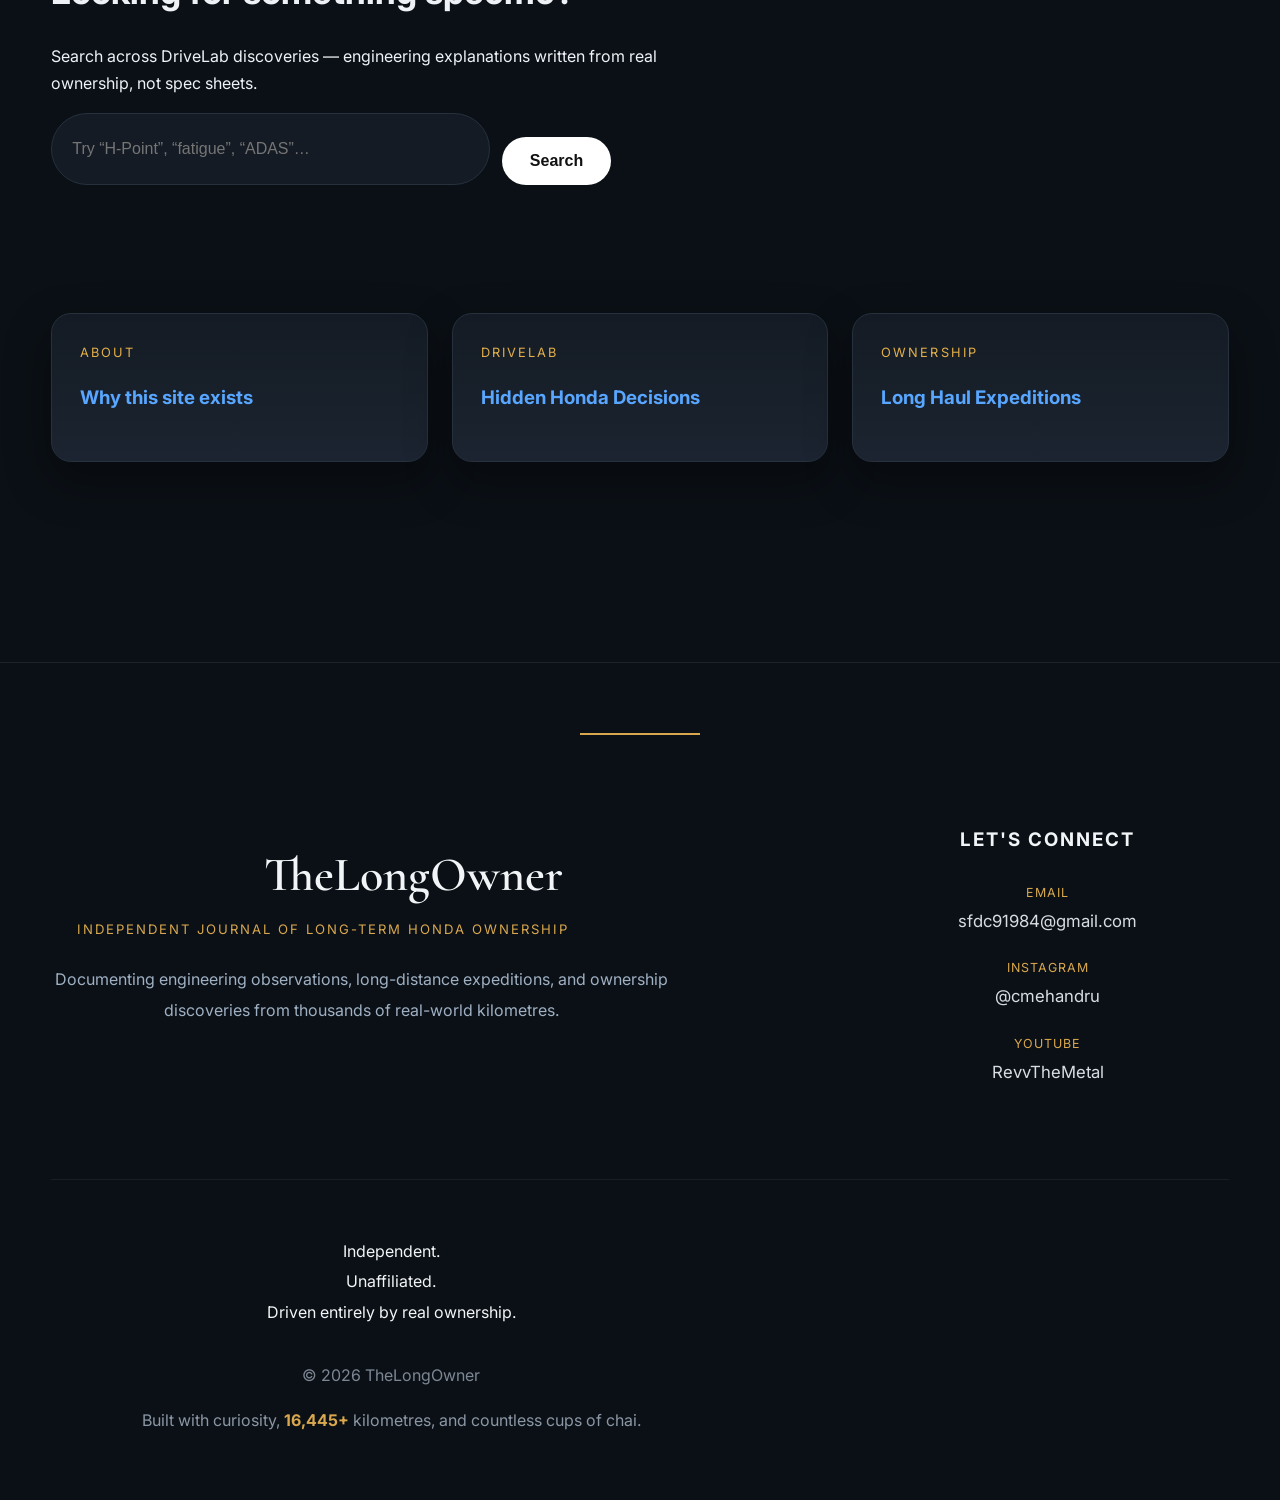
==== commit f45c9a63: "Update index.html" ====
--- a/index.html
+++ b/index.html
@@ -50,7 +50,7 @@
 <div class="passport-header"><div><div class="eyebrow">Ownership Passport</div><h2>Honda Elevate ZX CVT</h2><p>Independent Ownership Journal</p></div></div>
 <div class="passport-grid">
 <div class="passport-item passport-green"><span class="passport-label">Owner Since</span><strong>18 January 2024</strong></div>
-<div class="passport-item passport-blue"><span class="passport-label">Current Odometer</span><strong class="value">16,445</strong> km</div>
+<div class="passport-item passport-blue"><span class="passport-label">Current Odometer</span><strong class="value">22,568</strong> km</div>
 <div class="passport-item passport-yellow"><span class="passport-label">Ownership Days</span><strong class="value" data-ownership-day>0</strong></div>
 <div class="passport-item passport-red"><span class="passport-label">Honda Connect</span><strong>98 • 99 • 99</strong></div>
 </div></div></section>
